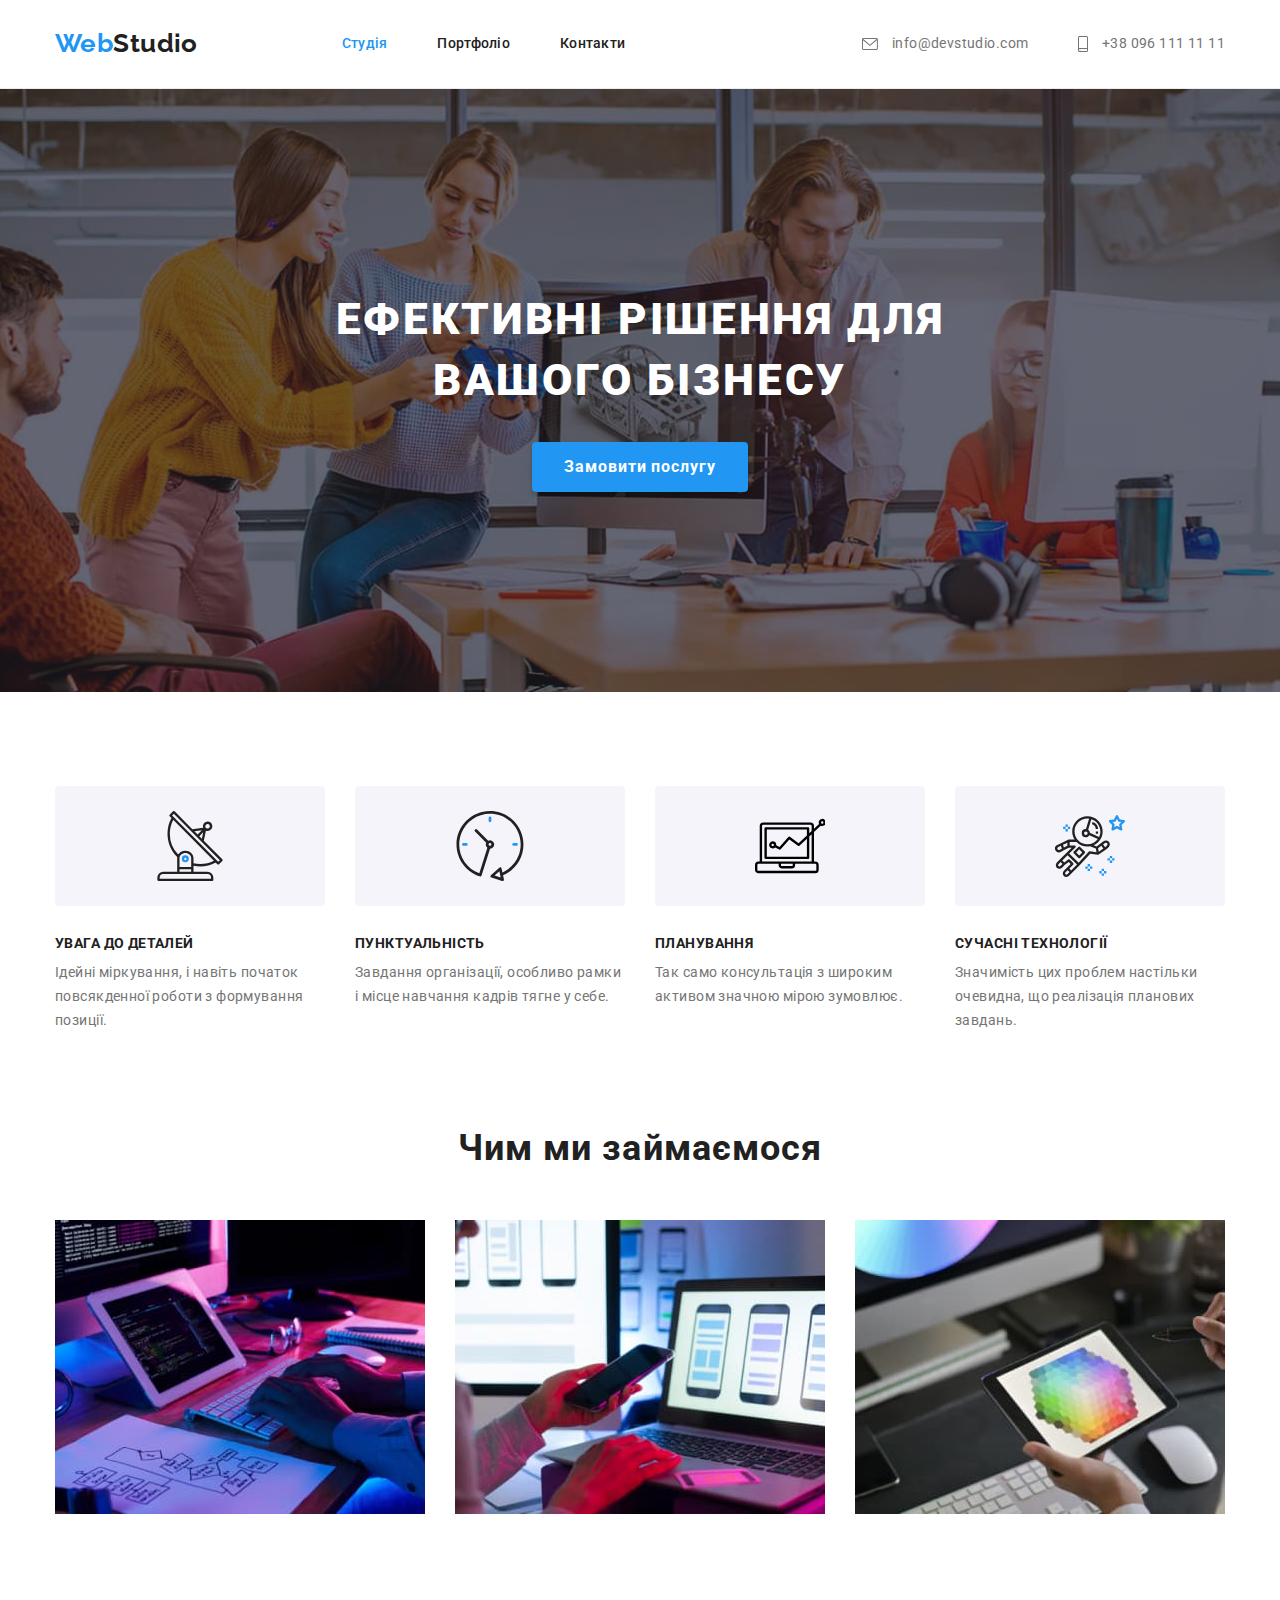
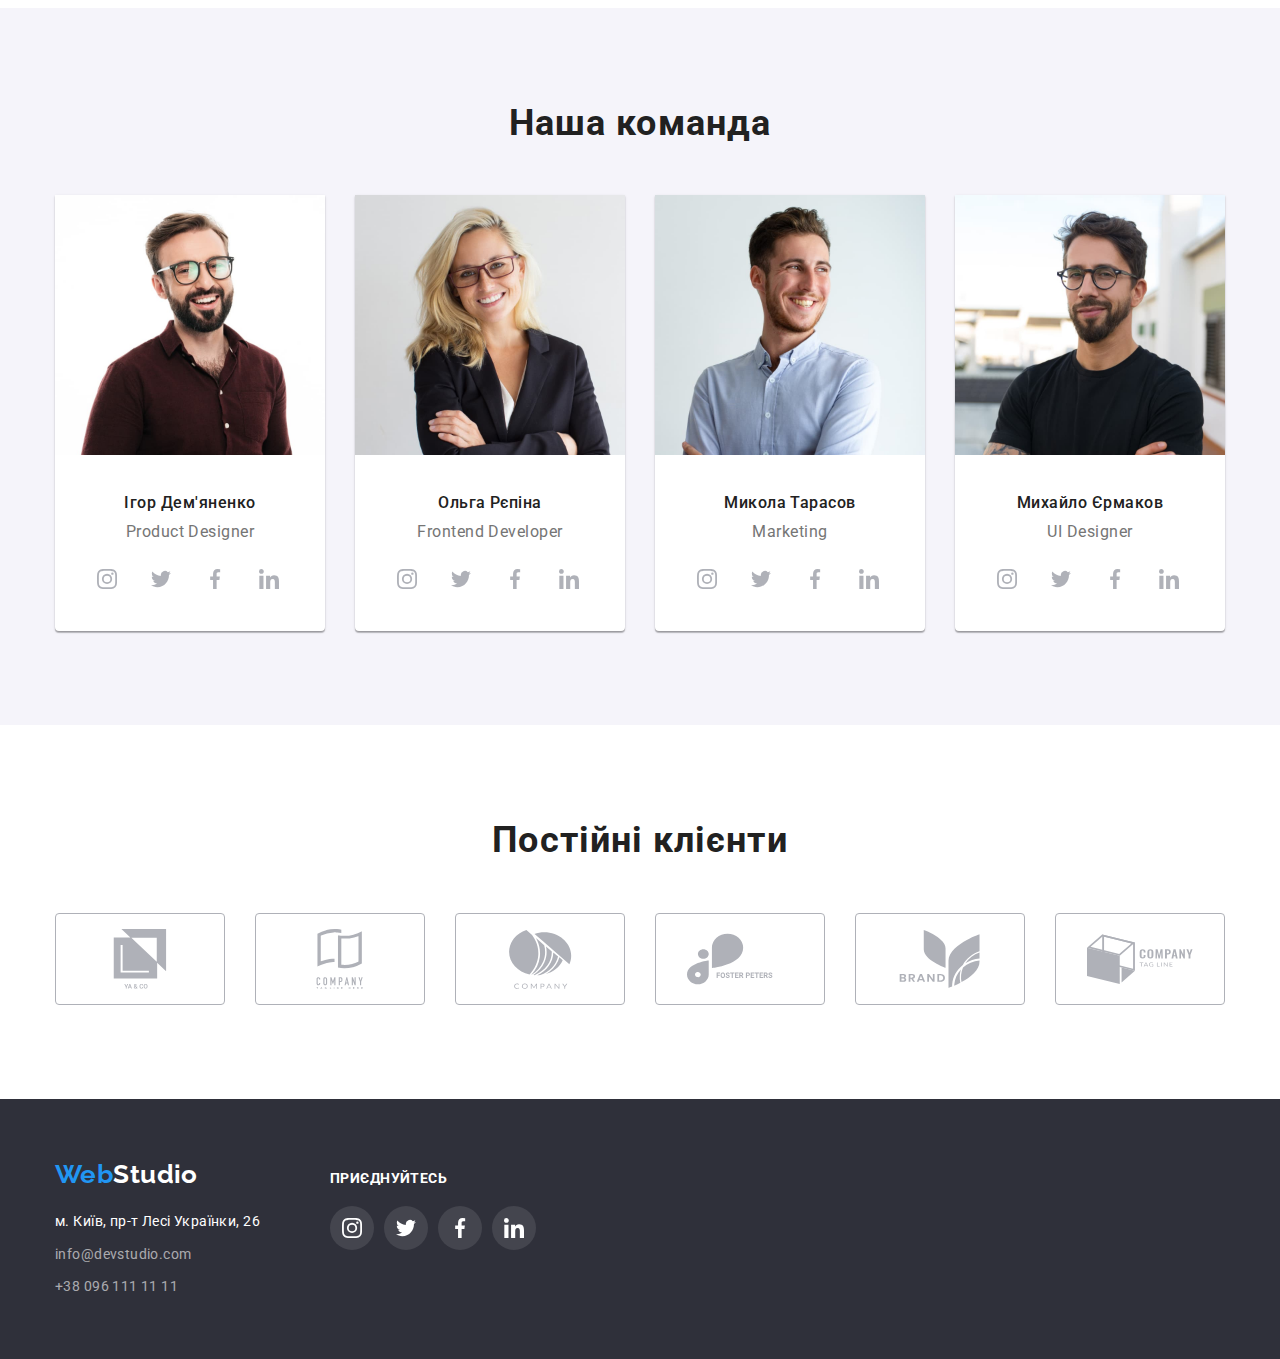
==== index.html @ 9dda2084 "start_hw_05" ====
<!DOCTYPE html>
<html lang="uk">
  <head>
    <meta charset="UTF-8" />
    <meta http-equiv="X-UA-Compatible" content="IE=edge" />
    <meta name="viewport" content="width=device-width, initial-scale=1.0" />
    <title>Студія</title>
    <link rel="preconnect" href="https://fonts.googleapis.com" />
    <link rel="preconnect" href="https://fonts.gstatic.com" crossorigin />
    <link
      href="https://fonts.googleapis.com/css2?family=Raleway:wght@700&family=Roboto:wght@400;500;700;900&display=swap"
      rel="stylesheet"
    />
    <link
      rel="stylesheet"
      href="https://cdnjs.cloudflare.com/ajax/libs/modern-normalize/1.1.0/modern-normalize.min.css"
    />
    <link rel="stylesheet" href="./css/styles.css" />
  </head>
  <body>
    <header>
      <div class="container header">
        <nav class="site-nav">
          <ul class="list">
            <li>
              <a href="./index.html" class="logo"
                ><span class="logo-element">Web</span>Studio</a
              >
            </li>
            <li>
              <a href="./index.html" class="primary link">Студія</a>
            </li>
            <li>
              <a href="./portfolio.html" class="link">Портфоліо</a>
            </li>
            <li>
              <a href="" class="link">Контакти</a>
            </li>
          </ul>
        </nav>
        <ul class="list">
          <li>
            <a href="mailto:info@devstudio.com" class="contact">
              <svg class="contact-icon" width="16" height="12">
                <use href="./images/icons.svg#icon-envelope"></use>
              </svg>
              info@devstudio.com</a
            >
          </li>
          <li>
            <a href="tel:+380961111111" class="contact">
              <svg class="contact-icon" width="10" height="16">
                <use href="./images/icons.svg#icon-smartphone"></use>
              </svg>
              +38 096 111 11 11</a
            >
          </li>
        </ul>
      </div>
    </header>

    <main>
      <!--Hero-->
      <section class="hero">
        <h1 class="hero-title">Ефективні рішення для вашого бізнесу</h1>
        <button type="button" class="hero-button">Замовити послугу</button>
      </section>

      <!--Особливості-->
      <section class="features section">
        <div class="container">
          <h2 class="visually-hidden">Особливості</h2>
          <ul class="list">
            <li class="features-item">
              <div class="features-icon">
                <svg width="70" height="70">
                  <use href="./images/icons.svg#icon-antenna"></use>
                </svg>
              </div>
              <h3 class="features-title">УВАГА ДО ДЕТАЛЕЙ</h3>
              <p>
                Ідейні міркування, і навіть початок повсякденної роботи з
                формування позиції.
              </p>
            </li>
            <li class="features-item">
              <div class="features-icon">
                <svg width="70" height="70">
                  <use href="./images/icons.svg#icon-clock"></use>
                </svg>
              </div>
              <h3 class="features-title">ПУНКТУАЛЬНІСТЬ</h3>
              <p>
                Завдання організації, особливо рамки і місце навчання кадрів
                тягне у себе.
              </p>
            </li>
            <li class="features-item">
              <div class="features-icon">
                <svg width="70" height="70">
                  <use href="./images/icons.svg#icon-vector"></use>
                </svg>
              </div>
              <h3 class="features-title">ПЛАНУВАННЯ</h3>
              <p>
                Так само консультація з широким активом значною мірою зумовлює.
              </p>
            </li>
            <li class="features-item">
              <div class="features-icon">
                <svg width="70" height="70">
                  <use href="./images/icons.svg#icon-astronaut"></use>
                </svg>
              </div>
              <h3 class="features-title">СУЧАСНІ ТЕХНОЛОГІЇ</h3>
              <p>
                Значимість цих проблем настільки очевидна, що реалізація
                планових завдань.
              </p>
            </li>
          </ul>
        </div>
      </section>

      <!--Чим ми займаємося-->
      <section class="works section">
        <div class="container">
          <h2 class="works-title">Чим ми займаємося</h2>
          <ul class="list">
            <li class="works-item">
              <img src="./images/box1.jpg" alt="Планування" width="370" />
            </li>
            <li class="works-item">
              <img src="./images/box2.jpg" alt="Розробка" width="370" />
            </li>
            <li class="works-item">
              <img src="./images/box3.jpg" alt="Дизайн" width="370" />
            </li>
          </ul>
        </div>
      </section>

      <!-- Наша команда-->
      <section class="team section">
        <div class="container">
          <h2 class="team-title">Наша команда</h2>
          <ul class="list">
            <li class="team-body">
              <img
                class="team-img"
                src="./images/demynenko.jpg"
                alt="фото Ігор Дем'яненко"
                width="270"
              />
              <div class="team-content">
                <h3 class="team-item">Ігор Дем'яненко</h3>
                <p lang="en" class="team-spec">Product Designer</p>
                <div class="social">
                  <ul class="social-links">
                    <li class="social-list">
                      <a class="social-item" href="https://www.instagram.com/"
                        ><svg class="social-icon" width="20" height="20">
                          <use
                            href="./images/icons.svg#icon-instagram"
                          ></use></svg
                      ></a>
                    </li>
                    <li class="social-list">
                      <a class="social-item" href="https://twitter.com/"
                        ><svg class="social-icon" width="20" height="20">
                          <use
                            href="./images/icons.svg#icon-twitter"
                          ></use></svg
                      ></a>
                    </li>
                    <li class="social-list">
                      <a class="social-item" href="https://www.facebook.com/"
                        ><svg class="social-icon" width="20" height="20">
                          <use
                            href="./images/icons.svg#icon-facebook"
                          ></use></svg
                      ></a>
                    </li>
                    <li class="social-list">
                      <a class="social-item" href="https://www.linkedin.com/"
                        ><svg class="social-icon" width="20" height="20">
                          <use
                            href="./images/icons.svg#icon-linkedin"
                          ></use></svg
                      ></a>
                    </li>
                  </ul>
                </div>
              </div>
            </li>
            <li class="team-body">
              <img
                class="team-img"
                src="./images/repina.jpg"
                alt="фото Ольга Рєпіна"
                width="270"
              />
              <div class="team-content">
                <h3 class="team-item">Ольга Рєпіна</h3>
                <p lang="en" class="team-spec">Frontend Developer</p>
                <div class="social">
                  <ul class="social-links">
                    <li class="social-list">
                      <a class="social-item" href="https://www.instagram.com/"
                        ><svg class="social-icon" width="20" height="20">
                          <use
                            href="./images/icons.svg#icon-instagram"
                          ></use></svg
                      ></a>
                    </li>
                    <li class="social-list">
                      <a class="social-item" href="https://twitter.com/"
                        ><svg class="social-icon" width="20" height="20">
                          <use
                            href="./images/icons.svg#icon-twitter"
                          ></use></svg
                      ></a>
                    </li>
                    <li class="social-list">
                      <a class="social-item" href="https://www.facebook.com/"
                        ><svg class="social-icon" width="20" height="20">
                          <use
                            href="./images/icons.svg#icon-facebook"
                          ></use></svg
                      ></a>
                    </li>
                    <li class="social-list">
                      <a class="social-item" href="https://www.linkedin.com/"
                        ><svg class="social-icon" width="20" height="20">
                          <use
                            href="./images/icons.svg#icon-linkedin"
                          ></use></svg
                      ></a>
                    </li>
                  </ul>
                </div>
              </div>
            </li>
            <li class="team-body">
              <img
                class="team-img"
                src="./images/tarasov.jpg"
                alt="фото Микола Тарасов"
                width="270"
              />
              <div class="team-content">
                <h3 class="team-item">Микола Тарасов</h3>
                <p lang="en" class="team-spec">Marketing</p>
                <div class="social">
                  <ul class="social-links">
                    <li class="social-list">
                      <a class="social-item" href="https://www.instagram.com/"
                        ><svg class="social-icon" width="20" height="20">
                          <use
                            href="./images/icons.svg#icon-instagram"
                          ></use></svg
                      ></a>
                    </li>
                    <li class="social-list">
                      <a class="social-item" href="https://twitter.com/"
                        ><svg class="social-icon" width="20" height="20">
                          <use
                            href="./images/icons.svg#icon-twitter"
                          ></use></svg
                      ></a>
                    </li>
                    <li class="social-list">
                      <a class="social-item" href="https://www.facebook.com/"
                        ><svg class="social-icon" width="20" height="20">
                          <use
                            href="./images/icons.svg#icon-facebook"
                          ></use></svg
                      ></a>
                    </li>
                    <li class="social-list">
                      <a class="social-item" href="https://www.linkedin.com/"
                        ><svg class="social-icon" width="20" height="20">
                          <use
                            href="./images/icons.svg#icon-linkedin"
                          ></use></svg
                      ></a>
                    </li>
                  </ul>
                </div>
              </div>
            </li>
            <li class="team-body">
              <img
                class="team-img"
                src="./images/ermakov.jpg"
                alt="фото Михайло Єрмаков"
                width="270"
              />
              <div class="team-content">
                <h3 class="team-item">Михайло Єрмаков</h3>
                <p lang="en" class="team-spec">UI Designer</p>
                <div class="social">
                  <ul class="social-links">
                    <li class="social-list">
                      <a class="social-item" href="https://www.instagram.com/"
                        ><svg class="social-icon" width="20" height="20">
                          <use
                            href="./images/icons.svg#icon-instagram"
                          ></use></svg
                      ></a>
                    </li>
                    <li class="social-list">
                      <a class="social-item" href="https://twitter.com/"
                        ><svg class="social-icon" width="20" height="20">
                          <use
                            href="./images/icons.svg#icon-twitter"
                          ></use></svg
                      ></a>
                    </li>
                    <li class="social-list">
                      <a class="social-item" href="https://www.facebook.com/"
                        ><svg class="social-icon" width="20" height="20">
                          <use
                            href="./images/icons.svg#icon-facebook"
                          ></use></svg
                      ></a>
                    </li>
                    <li class="social-list">
                      <a class="social-item" href="https://www.linkedin.com/"
                        ><svg class="social-icon" width="20" height="20">
                          <use
                            href="./images/icons.svg#icon-linkedin"
                          ></use></svg
                      ></a>
                    </li>
                  </ul>
                </div>
              </div>
            </li>
          </ul>
        </div>
      </section>

      <section class="clients section">
        <div class="container">
          <h2 class="clients-title">Постійні клієнти</h2>
          <ul class="clients-links">
            <li class="clients-list">
              <a class="clients-item" href="">
                <svg class="clients-icon" width="106" height="60">
                  <use href="./images/icons.svg#icon-ya-co"></use>
                </svg>
              </a>
            </li>
            <li class="clients-list">
              <a class="clients-item" href="">
                <svg class="clients-icon" width="106" height="60">
                  <use href="./images/icons.svg#icon-company-tag"></use>
                </svg>
              </a>
            </li>
            <li class="clients-list">
              <a class="clients-item" href="">
                <svg class="clients-icon" width="106" height="60">
                  <use href="./images/icons.svg#icon-company"></use>
                </svg>
              </a>
            </li>
            <li class="clients-list">
              <a class="clients-item" href="">
                <svg class="clients-icon" width="106" height="60">
                  <use href="./images/icons.svg#icon-foster-peters"></use>
                </svg>
              </a>
            </li>
            <li class="clients-list">
              <a class="clients-item" href="">
                <svg class="clients-icon" width="106" height="60">
                  <use href="./images/icons.svg#icon-brand"></use>
                </svg>
              </a>
            </li>
            <li class="clients-list">
              <a class="clients-item" href="">
                <svg class="clients-icon" width="106" height="60">
                  <use href="./images/icons.svg#icon-tag-line"></use>
                </svg>
              </a>
            </li>
          </ul>
        </div>
      </section>
    </main>

    <footer class="footer">
      <div class="container">
        <div class="thubr-addres">
          <a href="./index.html" class="logo"
            ><span class="logo-element">Web</span>Studio</a
          >
          <address class="address">
            <ul class="list">
              <li class="address-item">м. Київ, пр-т Лесі Українки, 26</li>
              <li class="address-item">
                <a href="mailto:info@devstudio.com" class="contact"
                  >info@devstudio.com</a
                >
              </li>
              <li class="address-item">
                <a href="tel:+380961111111" class="contact"
                  >+38 096 111 11 11</a
                >
              </li>
            </ul>
          </address>
        </div>
        <div class="join-up">
          <h3 class="join-title">приєднуйтесь</h3>
          <div class="social">
            <ul class="social-links">
              <li class="social-list">
                <a class="social-item" href="https://www.instagram.com/"
                  ><svg class="social-icon" width="20" height="20">
                    <use href="./images/icons.svg#icon-instagram"></use></svg
                ></a>
              </li>
              <li class="social-list">
                <a class="social-item" href="https://twitter.com/"
                  ><svg class="social-icon" width="20" height="20">
                    <use href="./images/icons.svg#icon-twitter"></use></svg
                ></a>
              </li>
              <li class="social-list">
                <a class="social-item" href="https://www.facebook.com/"
                  ><svg class="social-icon" width="20" height="20">
                    <use href="./images/icons.svg#icon-facebook"></use></svg
                ></a>
              </li>
              <li class="social-list">
                <a class="social-item" href="https://www.linkedin.com/"
                  ><svg class="social-icon" width="20" height="20">
                    <use href="./images/icons.svg#icon-linkedin"></use></svg
                ></a>
              </li>
            </ul>
          </div>
        </div>
      </div>
    </footer>
  </body>
</html>
---- css/styles.css ----
:root {
  --primary-text-color: #757575;
  --title-text-color: #212121;
  --primary-accent-color: #2196f3;
  --secondary-accent-color: #ffffff;
  --buttons-color: #f5f4fa;
}

body {
  background-color: #ffffff;
  color: var(--primary-text-color);
  font-family: Roboto, sans-serif;
  font-size: 14px;
  line-height: 1.7;
  letter-spacing: 0.03em;
}

.link {
  text-decoration: none;
}

.visually-hidden {
  position: absolute;
  white-space: nowrap;
  width: 1px;
  height: 1px;
  overflow: hidden;
  border: 0;
  padding: 0;
  clip: rect(0 0 0 0);
  clip-path: inset(50%);
  margin: -1px;
}

h1,
h2,
h3,
p,
ul {
  margin-top: 0;
  margin-bottom: 0;
}

ul {
  padding: 0;
  list-style: none;
}

.container {
  margin-left: auto;
  margin-right: auto;
  width: 1200px;
  padding-left: 15px;
  padding-right: 15px;
  /* outline: 2px solid tomato; */
}

.section {
  padding-top: 94px;
  padding-bottom: 94px;
}

/* Логотип */

.logo {
  color: var(--title-text-color);
  font-family: "Raleway", sans-serif;
  font-weight: 700;
  font-size: 26px;
  line-height: 1.2;
  text-decoration: none;
}

.logo-element {
  color: var(--primary-accent-color);
}

/* Навігація */

.container.header {
  display: flex;
  justify-content: space-between;
  align-items: center;
}

header {
  border-bottom: 1px solid #ececec;
}

.container.header .list {
  display: flex;
  align-items: center;
}

.container.header .link,
.container.header .contact {
  display: inline-block;
  padding-top: 32px;
  padding-bottom: 32px;
}

.logo {
  margin-right: 94px;
}

.container.header li:not(:last-child) {
  margin-right: 50px;
}

.site-nav .link {
  color: var(--title-text-color);
  font-weight: 500;
  font-size: 14px;
  line-height: 1.1;
  letter-spacing: 0.02em;
}

.site-nav .primary.link {
  color: var(--primary-accent-color);
}

.site-nav .primary.link:hover,
.site-nav .primary.link:focus {
  color: var(--title-text-color);
}

.site-nav .link:hover,
.site-nav .link:focus {
  color: var(--primary-accent-color);
}

.contact {
  list-style: none;
  color: var(--primary-text-color);
  text-decoration: none;
}

.contact-icon {
  fill: currentColor;

  margin-right: 10px;
  cursor: pointer;
  vertical-align: middle;
}

.contact:hover,
.contact:focus {
  color: var(--primary-accent-color);
  fill: var(--primary-accent-color);
}

.contact:hover .contact-icon,
.contact:focus .contact-icon {
  color: var(--primary-accent-color);
}

/* Hero */

.hero {
  background-color: #c4c4c4;
  text-align: center;

  padding: 200px 0;
  margin-left: auto;
  margin-right: auto;

  max-width: 1600px;

  background-image: linear-gradient(
      to right,
      rgba(47, 48, 58, 0.4),
      rgba(47, 48, 58, 0.4)
    ),
    url(../images/Overlay.jpg);
  background-position: center;
  background-repeat: no-repeat;
  background-size: cover;
}

.button {
  font-family: inherit;
  cursor: pointer;
}

.hero-button {
  color: var(--secondary-accent-color);
  background-color: var(--primary-accent-color);
  border: none;

  font-weight: 700;
  font-size: 16px;
  line-height: 1.88;
  align-items: center;
  text-align: center;
  letter-spacing: 0.06em;

  padding: 10px 32px;
  box-shadow: 0px 4px 4px rgba(0, 0, 0, 0.15);
  border-radius: 4px;
  min-width: 216px;
}

.hero-button:hover,
.hero-button:focus {
  background: #188ce8;
}

.hero-title {
  color: var(--secondary-accent-color);
  font-weight: 900;
  font-size: 44px;
  line-height: 1.4;
  letter-spacing: 0.06em;
  text-transform: uppercase;

  max-width: 696px;
  margin-left: auto;
  margin-right: auto;
  margin-bottom: 30px;
}

/* Особливості */

.features-title {
  color: var(--title-text-color);
  font-weight: 700;
  font-size: 14px;
  line-height: 1.1;
  letter-spacing: 0.03em;
  text-transform: uppercase;

  margin-bottom: 10px;
}

.features .list {
  display: flex;
}

.features-item {
  display: inline-block;
  width: calc(100% -90px / 4);
  /* outline: 2px solid tomato; */
}

.features-item:not(:last-child) {
  margin-right: 30px;
}

.features-icon {
  width: 270px;
  height: 120px;
  margin-bottom: 30px;
  border-radius: 4px;
  background-color: var(--buttons-color);

  display: flex;
  justify-content: center;
  align-items: center;
}
/* Чим ми займаємося */

.works.section {
  padding-top: 0px;
}

.works-title {
  color: var(--title-text-color);
  font-weight: 700;
  font-size: 36px;
  line-height: 1.2;
  text-align: center;
  letter-spacing: 0.03em;

  margin-bottom: 50px;
}

.works .list {
  display: flex;
}

.works-item {
  width: calc(100% -60px / 3);
  /* outline: 2px solid tomato; */
}

.works img {
  max-width: 100%;
  display: block;
}

.works-item:not(:last-child) {
  margin-right: 30px;
}

/* Наша команда */

.team.section {
  background-color: var(--buttons-color);
}

.team-title,
.clients-title {
  color: var(--title-text-color);
  font-weight: 700;
  font-size: 36px;
  line-height: 1.2;
  text-align: center;
  letter-spacing: 0.03em;

  margin-bottom: 50px;
}

.team-item {
  color: var(--title-text-color);
  font-weight: 500;
  font-size: 16px;
  line-height: 1.2;
  text-align: center;
  letter-spacing: 0.03em;

  margin-bottom: 10px;
}

.team-spec {
  font-size: 16px;
  line-height: 1.2;
  text-align: center;
  letter-spacing: 0.03em;

  margin-bottom: 16px;
}

.team-body {
  display: block;
  background-color: var(--secondary-accent-color);
  box-shadow: 0px 1px 3px rgba(0, 0, 0, 0.12), 0px 1px 1px rgba(0, 0, 0, 0.14),
    0px 2px 1px rgba(0, 0, 0, 0.2);
  border-radius: 0px 0px 4px 4px;
}

.team .list {
  display: flex;
}

.team-body {
  width: calc(100% -90px / 4);
  /* outline: 2px solid tomato; */
}

.team-body:not(:last-child) {
  margin-right: 30px;
}

.team-content {
  padding: 30px 30px 30px;
}

.social-links {
  display: flex;
}

.social-list {
  width: 44px;
  height: 44px;

  margin-right: 10px;
}

.social-item {
  width: 100%;
  height: 100%;
  fill: #afb1b8;

  display: flex;
  justify-content: center;
  align-items: center;

  cursor: pointer;
}

.social-list {
  margin-right: 10px;
}

.social-list:last-child {
  margin-right: 0px;
}

.social-item:hover,
.social-item:focus {
  background-color: var(--primary-accent-color);
  border-radius: 50%;
}

.social-item:hover .social-icon,
.social-item:focus .social-icon {
  fill: var(--secondary-accent-color);
}

/* Наші Клієнти */

.clients-links {
  display: flex;

  /* margin-left: auto;
  margin-right: auto; */
}

.clients-list {
  border: 1px solid #afb1b8;
  border-radius: 4px;

  width: 170px;
  height: 92px;
  margin-right: 30px;

  display: flex;
  justify-content: center;
  align-items: center;
}

.clients-item {
  width: 106px;
  height: 60px;
  fill: #afb1b8;

  cursor: pointer;
}

.clients-list:last-child {
  margin-right: 0px;
}

.clients-list:hover,
.clients-list:focus {
  border: 1px solid var(--primary-accent-color);
}

.clients-list:hover .clients-item,
.clients-list:focus .clients-item {
  fill: var(--primary-accent-color);
}

/* Футер */

.footer {
  background-color: #2f303a;
  color: var(--secondary-accent-color);

  padding-top: 60px;
  padding-bottom: 60px;
}

.footer .container {
  display: flex;
  align-items: baseline;
}

.thubr-addres {
  margin-right: 70px;
}

.join-title {
  font-weight: 700;
  font-size: 14px;
  line-height: 16px;
  letter-spacing: 0.03em;
  text-transform: uppercase;

  color: #ffffff;
  margin-bottom: 20px;
}

.join-up .social-item {
  fill: var(--secondary-accent-color);
  background-color: rgba(255, 255, 255, 0.1);
  border-radius: 50%;
}

.social-item:hover,
.social-item:focus {
  background-color: var(--primary-accent-color);
  border-radius: 50%;
}

.social-item:hover .social-icon,
.social-item:focus .social-icon {
  fill: var(--secondary-accent-color);
}

.footer .logo {
  color: var(--secondary-accent-color);

  display: inline-block;
  margin-bottom: 20px;
  margin-right: 0;
}

.footer .contact {
  color: rgba(255, 255, 255, 0.6);
  font-size: 14px;
  line-height: 1.7;
  letter-spacing: 0.03em;
}

.footer .contact:hover,
.footer .contact:focus {
  color: var(--primary-accent-color);
}
.address {
  font-style: normal;
}

.address-item .contact {
  display: block;
}
.address-item:not(:last-child) {
  margin-bottom: 9px;
}

/* portfolio */

.examples .list {
  display: flex;
  justify-content: center;
  flex-wrap: wrap;
}

.project-btn .button {
  color: var(--title-text-color);
  background-color: var(--buttons-color);
  font-weight: 500;
  font-size: 16px;
  line-height: 1.6;
  letter-spacing: 0.03em;
  border: none;
  border-radius: 4px;

  min-width: 73px;
  padding: 6px 22px;
}

.examples .project-btn:not(:last-child) {
  margin-right: 8px;
}

.examples.section .list {
  margin-bottom: 50px;
}

.examples .button:hover,
.examples .button:focus {
  color: var(--secondary-accent-color);
  background-color: var(--primary-accent-color);
  box-shadow: 0px 3px 1px rgba(0, 0, 0, 0.1), 0px 1px 2px rgba(0, 0, 0, 0.08),
    0px 2px 2px rgba(0, 0, 0, 0.12);
}

.examples-titles {
  color: var(--title-text-color);
  font-weight: 700;
  font-size: 18px;
  line-height: 2;
  letter-spacing: 0.06em;

  margin-bottom: 4px;
}

.examples .text {
  color: var(--primary-text-color);
  font-size: 16px;
  line-height: 1.9;
  letter-spacing: 0.03em;
}

.list-examples {
  display: flex;
  flex-wrap: wrap;
  margin: -15px;
}

.project-item {
  width: calc(100%-30 / 3);
  margin: 15px;
}

.project-item:hover,
.project-item:focus {
  box-shadow: 0px 1px 1px rgba(0, 0, 0, 0.12), 0px 4px 4px rgba(0, 0, 0, 0.06),
    1px 4px 6px rgba(0, 0, 0, 0.16);
}

.title-text {
  padding: 20px 24px;
  border: 1px solid #eeeeee;
  border-top: 1px solid transparent;
}

.project-item img {
  display: block;
}
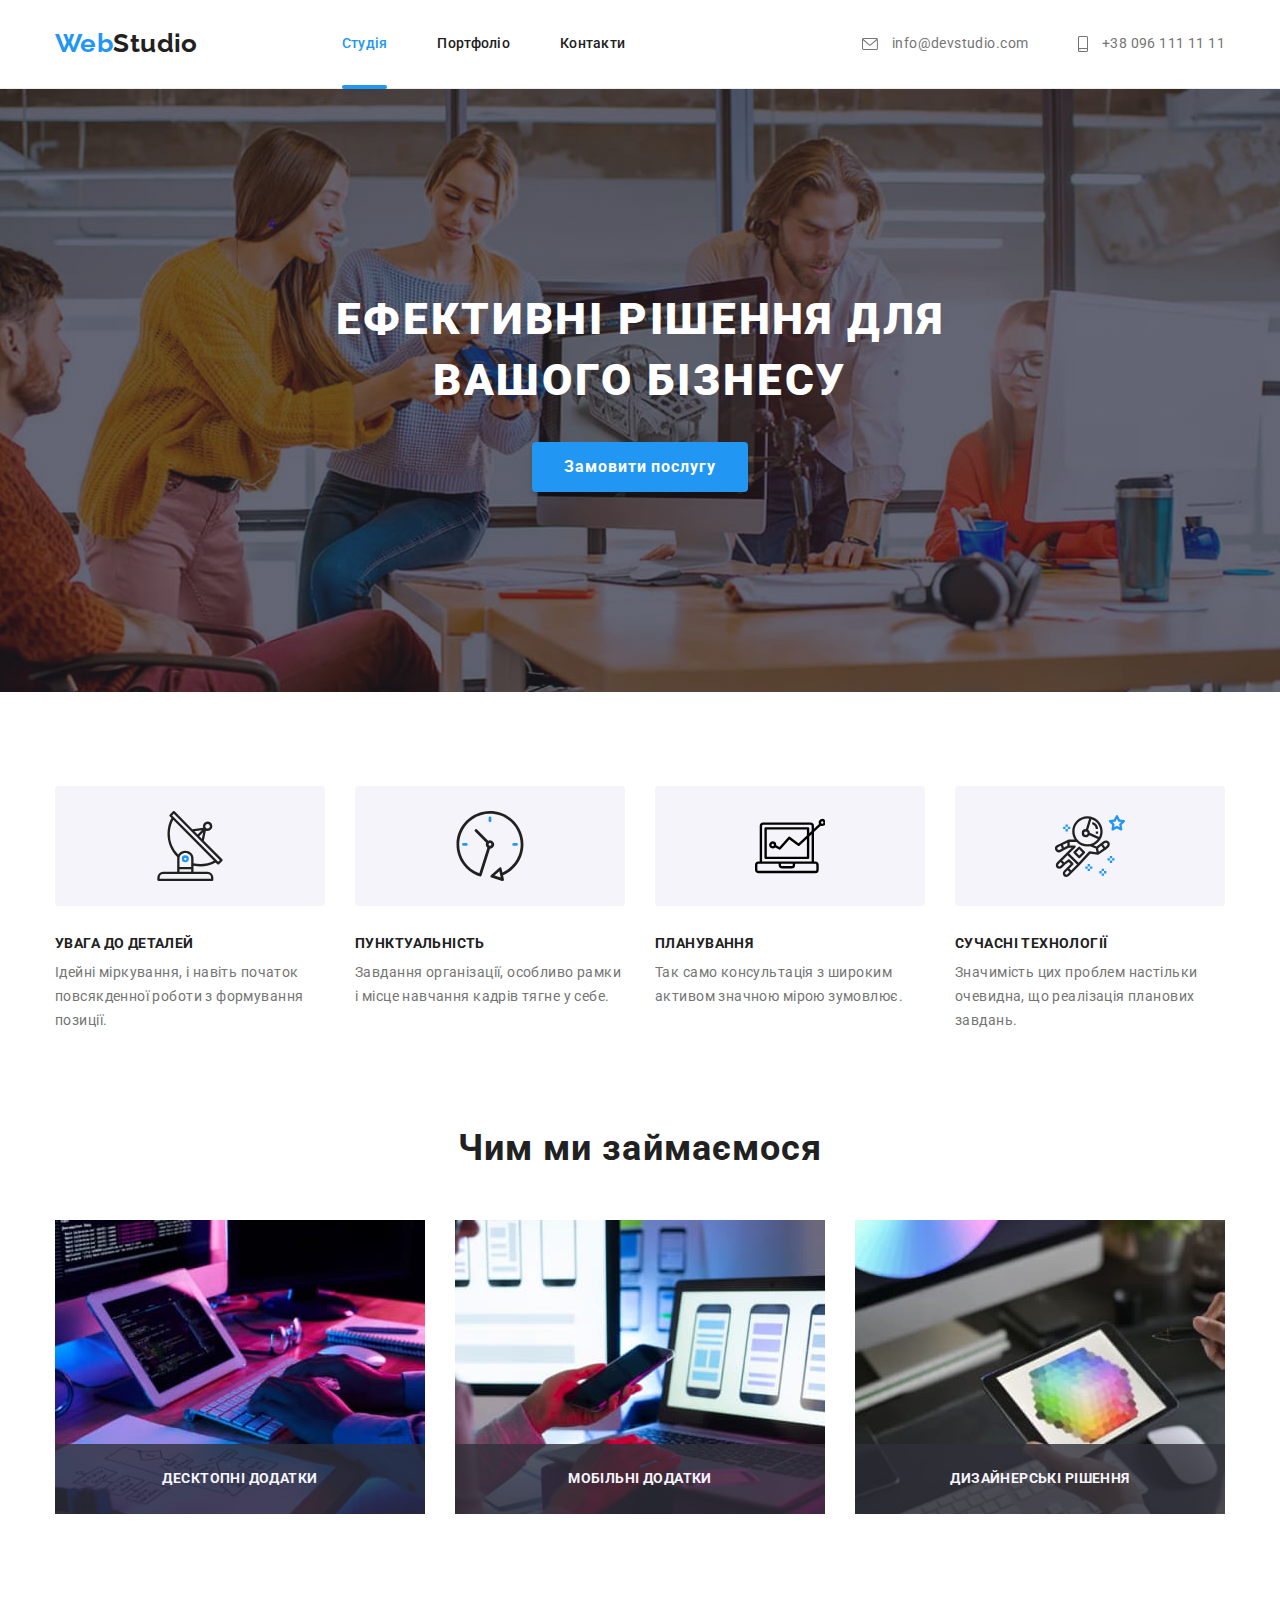
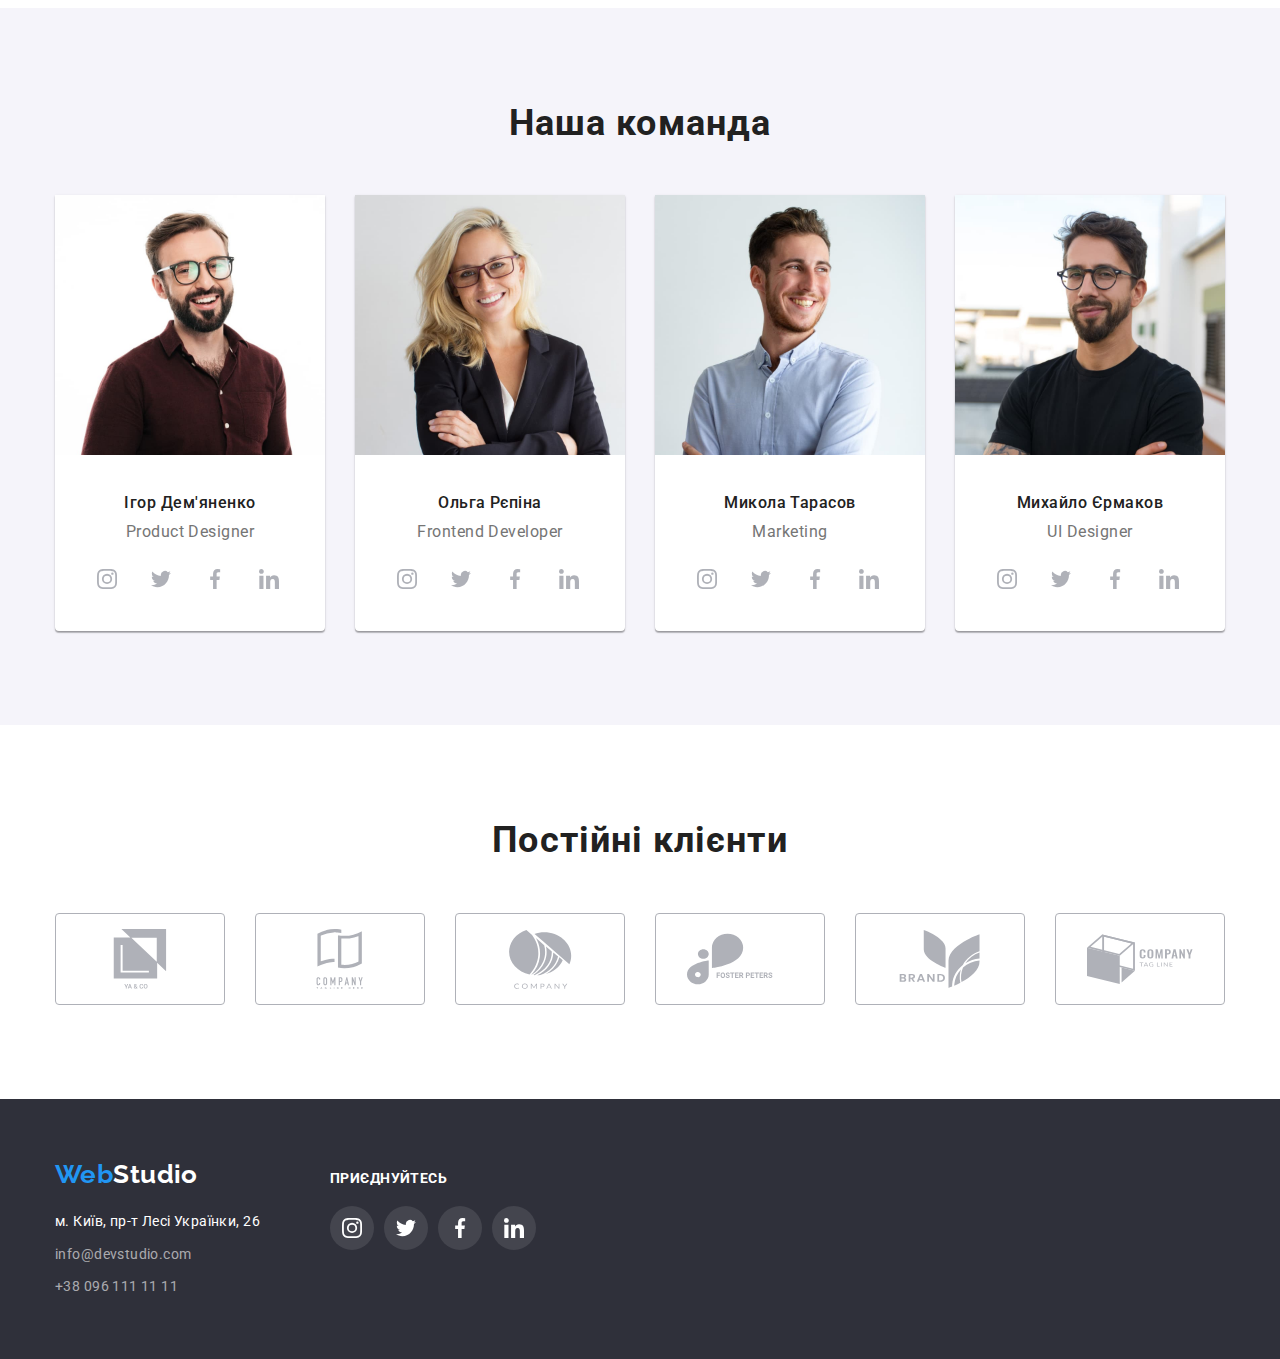
==== commit 68eae076: "add modal and animation" ====
--- a/index.html
+++ b/index.html
@@ -63,7 +63,9 @@
       <!--Hero-->
       <section class="hero">
         <h1 class="hero-title">Ефективні рішення для вашого бізнесу</h1>
-        <button type="button" class="hero-button">Замовити послугу</button>
+        <button type="button" class="hero-button" data-modal-open>
+          Замовити послугу
+        </button>
       </section>
 
       <!--Особливості-->
@@ -128,13 +130,28 @@
           <h2 class="works-title">Чим ми займаємося</h2>
           <ul class="list">
             <li class="works-item">
-              <img src="./images/box1.jpg" alt="Планування" width="370" />
+              <div class="work-img">
+                <img src="./images/box1.jpg" alt="Планування" width="370" />
+                <div class="work-overlay">
+                  <p class="work-text">Десктопні додатки</p>
+                </div>
+              </div>
             </li>
             <li class="works-item">
-              <img src="./images/box2.jpg" alt="Розробка" width="370" />
+              <div class="work-img">
+                <img src="./images/box2.jpg" alt="Розробка" width="370" />
+                <div class="work-overlay">
+                  <p class="work-text">Мобільні додатки</p>
+                </div>
+              </div>
             </li>
             <li class="works-item">
-              <img src="./images/box3.jpg" alt="Дизайн" width="370" />
+              <div class="work-img">
+                <img src="./images/box3.jpg" alt="Дизайн" width="370" />
+                <div class="work-overlay">
+                  <p class="work-text">Дизайнерські рішення</p>
+                </div>
+              </div>
             </li>
           </ul>
         </div>
@@ -447,5 +464,17 @@
         </div>
       </div>
     </footer>
+
+    <div class="backdrop is-hidden" data-modal>
+      <div class="modal">
+        <button type="button" data-modal-close class="modal-btn">
+          <svg width="18" height="18" class="modal-icon">
+            <use href="./images/icons.svg#icon-close"></use>
+          </svg>
+        </button>
+      </div>
+    </div>
+
+    <script src="./js/modal.js"></script>
   </body>
 </html>
--- a/css/styles.css
+++ b/css/styles.css
@@ -13,6 +13,8 @@
   font-size: 14px;
   line-height: 1.7;
   letter-spacing: 0.03em;
+
+  /* padding-top: 80px; */
 }
 
 .link {
@@ -60,6 +62,15 @@
   padding-bottom: 94px;
 }
 
+/* header {
+  background-color: #ffffff;
+  position: fixed;
+  top: 0;
+  z-index: 100;
+  width: 100%;
+  min-height: 80px;
+} */
+
 /* Логотип */
 
 .logo {
@@ -113,10 +124,32 @@
   font-size: 14px;
   line-height: 1.1;
   letter-spacing: 0.02em;
+
+  transition: color 250ms cubic-bezier(0.4, 0, 0.2, 1);
 }
 
 .site-nav .primary.link {
+  position: relative;
+
   color: var(--primary-accent-color);
+
+  transition: color 250ms cubic-bezier(0.4, 0, 0.2, 1);
+}
+
+.primary.link::after {
+  content: "";
+
+  position: absolute;
+  bottom: 0;
+  left: 0;
+  transform: translate(0, 125%);
+
+  display: block;
+  width: 100%;
+  height: 4px;
+
+  background-color: var(--primary-accent-color);
+  border-radius: 2px;
 }
 
 .site-nav .primary.link:hover,
@@ -133,14 +166,21 @@
   list-style: none;
   color: var(--primary-text-color);
   text-decoration: none;
+
+  display: flex;
+  justify-content: center;
+  align-items: center;
+
+  transition: color 250ms cubic-bezier(0.4, 0, 0.2, 1);
 }
 
 .contact-icon {
   fill: currentColor;
+  vertical-align: middle;
 
   margin-right: 10px;
   cursor: pointer;
-  vertical-align: middle;
+  transition: fill 250ms cubic-bezier(0.4, 0, 0.2, 1);
 }
 
 .contact:hover,
@@ -151,7 +191,7 @@
 
 .contact:hover .contact-icon,
 .contact:focus .contact-icon {
-  color: var(--primary-accent-color);
+  fill: var(--primary-accent-color);
 }
 
 /* Hero */
@@ -198,11 +238,13 @@
   box-shadow: 0px 4px 4px rgba(0, 0, 0, 0.15);
   border-radius: 4px;
   min-width: 216px;
+
+  transition: background-color 250ms cubic-bezier(0.4, 0, 0.2, 1);
 }
 
 .hero-button:hover,
 .hero-button:focus {
-  background: #188ce8;
+  background-color: #188ce8;
 }
 
 .hero-title {
@@ -292,6 +334,34 @@
   margin-right: 30px;
 }
 
+.work-img {
+  position: relative;
+}
+
+.work-text {
+  font-weight: 700;
+  line-height: 1.14;
+  text-align: center;
+  text-transform: uppercase;
+  color: var(--buttons-color);
+
+  padding-top: 27px;
+  padding-bottom: 27px;
+}
+
+.work-overlay {
+  position: absolute;
+  bottom: 0;
+  left: 0;
+
+  width: 100%;
+  display: flex;
+  justify-content: center;
+  align-items: center;
+
+  background-color: rgba(47, 48, 58, 0.8);
+}
+
 /* Наша команда */
 
 .team.section {
@@ -370,12 +440,15 @@
   width: 100%;
   height: 100%;
   fill: #afb1b8;
+  border-radius: 50%;
 
   display: flex;
   justify-content: center;
   align-items: center;
 
   cursor: pointer;
+
+  transition: background-color 250ms cubic-bezier(0.4, 0, 0.2, 1);
 }
 
 .social-list {
@@ -392,6 +465,10 @@
   border-radius: 50%;
 }
 
+.social-icon {
+  transition: fill 250ms cubic-bezier(0.4, 0, 0.2, 1);
+}
+
 .social-item:hover .social-icon,
 .social-item:focus .social-icon {
   fill: var(--secondary-accent-color);
@@ -417,6 +494,8 @@
   display: flex;
   justify-content: center;
   align-items: center;
+
+  transition: border 250ms cubic-bezier(0.4, 0, 0.2, 1);
 }
 
 .clients-item {
@@ -436,6 +515,10 @@
   border: 1px solid var(--primary-accent-color);
 }
 
+.clients-item {
+  transition: fill 250ms cubic-bezier(0.4, 0, 0.2, 1);
+}
+
 .clients-list:hover .clients-item,
 .clients-list:focus .clients-item {
   fill: var(--primary-accent-color);
@@ -475,6 +558,8 @@
   fill: var(--secondary-accent-color);
   background-color: rgba(255, 255, 255, 0.1);
   border-radius: 50%;
+
+  transition: background-color 250ms cubic-bezier(0.4, 0, 0.2, 1);
 }
 
 .social-item:hover,
@@ -501,12 +586,15 @@
   font-size: 14px;
   line-height: 1.7;
   letter-spacing: 0.03em;
+
+  transition: color 250ms cubic-bezier(0.4, 0, 0.2, 1);
 }
 
 .footer .contact:hover,
 .footer .contact:focus {
   color: var(--primary-accent-color);
 }
+
 .address {
   font-style: normal;
 }
@@ -546,6 +634,12 @@
 
 .examples.section .list {
   margin-bottom: 50px;
+}
+
+.examples .button {
+  transition: color 250ms cubic-bezier(0.4, 0, 0.2, 1);
+  transition: background-color 250ms cubic-bezier(0.4, 0, 0.2, 1);
+  transition: box-shadow 250ms cubic-bezier(0.4, 0, 0.2, 1);
 }
 
 .examples .button:hover,
@@ -582,6 +676,33 @@
 .project-item {
   width: calc(100%-30 / 3);
   margin: 15px;
+
+  transition: box-shadow 250ms cubic-bezier(0.4, 0, 0.2, 1);
+}
+
+.projet-overlay {
+  position: relative;
+  overflow: hidden;
+}
+
+.project-overley-text {
+  position: absolute;
+  top: 0;
+  left: 0;
+
+  width: 100%;
+  height: 100%;
+  padding: 63px 24px;
+
+  background-color: rgba(33, 150, 243, 0.9);
+  font-size: 18px;
+  line-height: 1.56;
+  letter-spacing: 0.03em;
+  color: var(--buttons-color);
+  transform: translate(0, 100%);
+
+  transition: transform 250ms cubic-bezier(0.4, 0, 0.2, 1);
+  overflow: auto;
 }
 
 .project-item:hover,
@@ -590,6 +711,11 @@
     1px 4px 6px rgba(0, 0, 0, 0.16);
 }
 
+.project-item .link:hover .project-overley-text,
+.project-item .link:focus .project-overley-text {
+  transform: translate(0);
+}
+
 .title-text {
   padding: 20px 24px;
   border: 1px solid #eeeeee;
@@ -599,3 +725,60 @@
 .project-item img {
   display: block;
 }
+
+.backdrop {
+  position: fixed;
+  top: 0;
+  left: 0;
+  width: 100%;
+  height: 100%;
+  background-color: rgba(0, 0, 0, 0.2);
+
+  transition: opacity 250ms cubic-bezier(0.4, 0, 0.2, 1),
+    visibility 250ms cubic-bezier(0.4, 0, 0.2, 1);
+}
+
+.modal {
+  position: absolute;
+  top: 50%;
+  left: 50%;
+  transform: translate(-50%, -50%) scale(1);
+
+  width: 528px;
+  height: 581px;
+
+  background: #ffffff;
+  box-shadow: 0px 1px 3px rgba(0, 0, 0, 0.12), 0px 1px 1px rgba(0, 0, 0, 0.14),
+    0px 2px 1px rgba(0, 0, 0, 0.2);
+  border-radius: 4px;
+
+  transition: transform 250ms cubic-bezier(0.4, 0, 0.2, 1);
+}
+
+.modal-btn {
+  width: 30px;
+  height: 30px;
+  position: absolute;
+  top: 8px;
+  right: 8px;
+
+  display: flex;
+  justify-content: center;
+  align-items: center;
+
+  border-radius: 50%;
+  border: 1px solid rgba(0, 0, 0, 0.1);
+  background-color: transparent;
+
+  padding: 0px;
+}
+
+.backdrop.is-hidden .modal {
+  transform: translate(-50%, -50%) scale(1.5);
+}
+
+.is-hidden {
+  opacity: 0;
+  visibility: hidden;
+  pointer-events: none;
+}
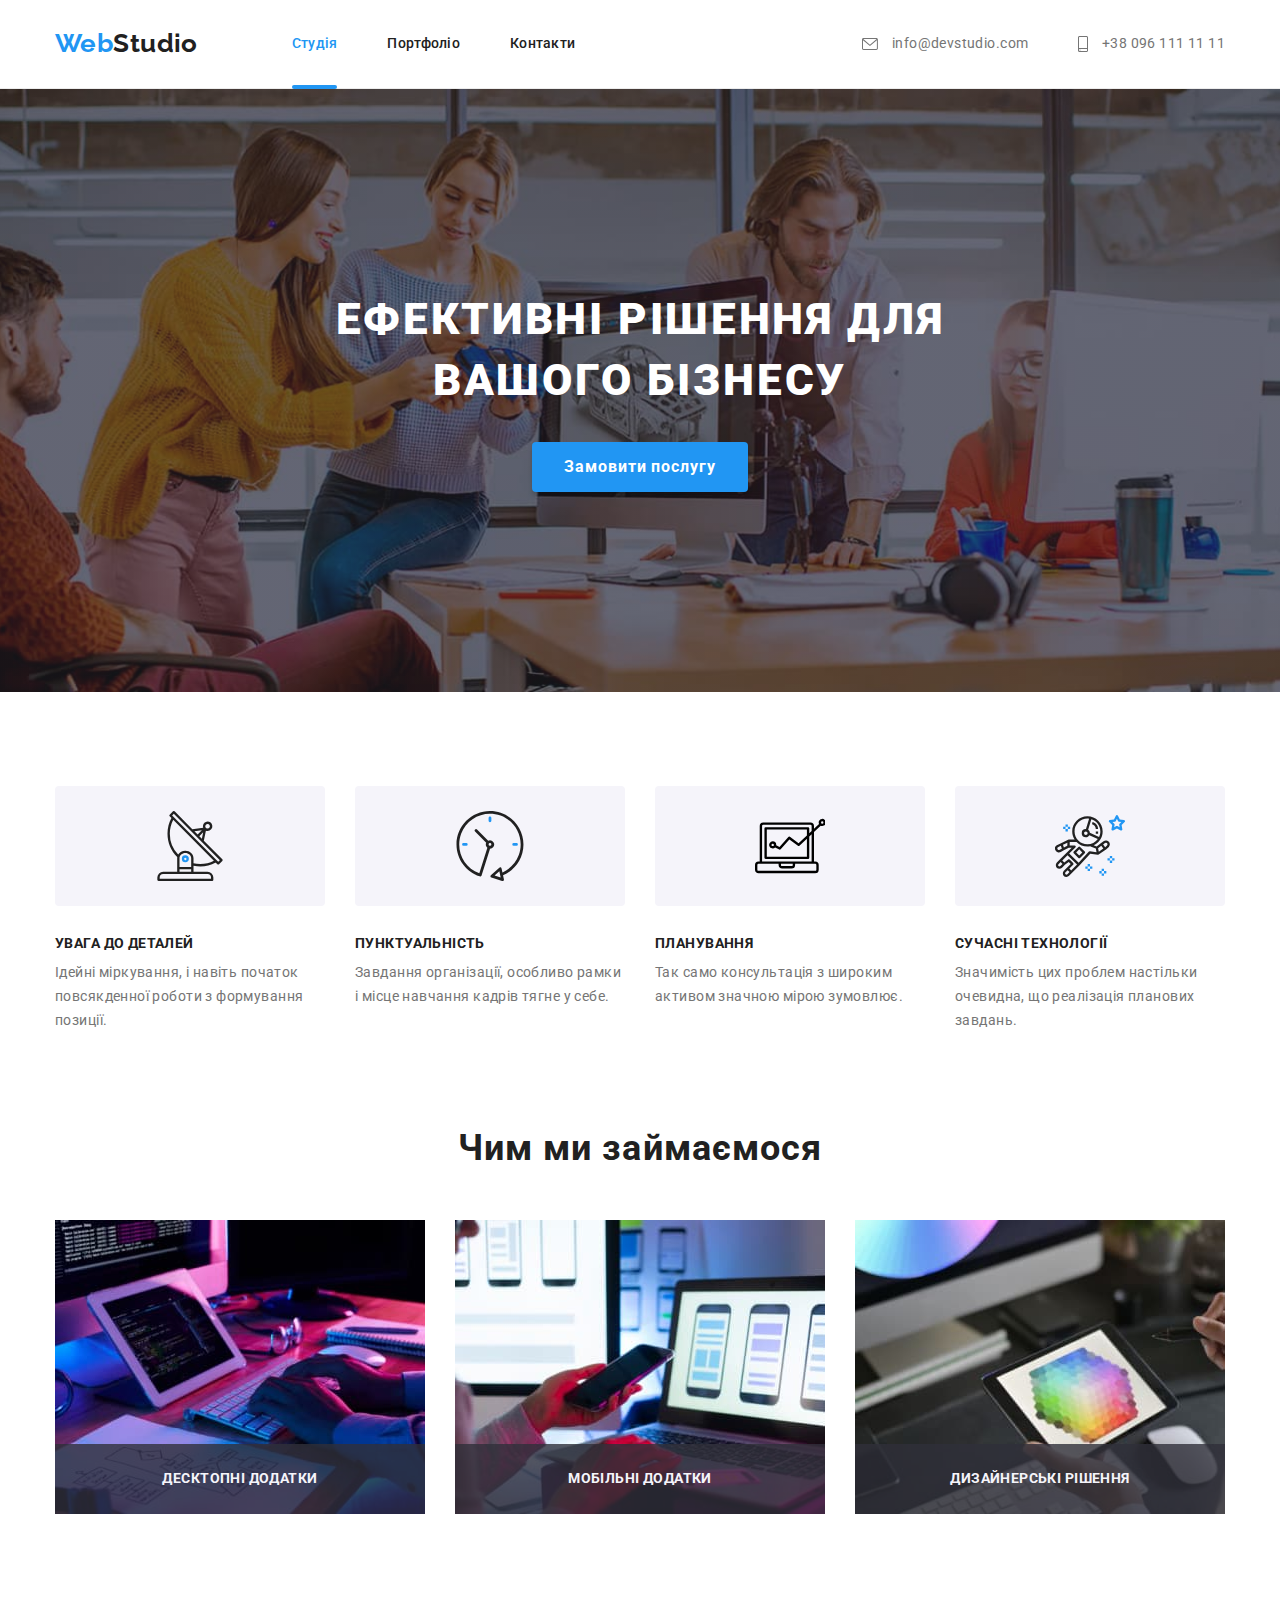
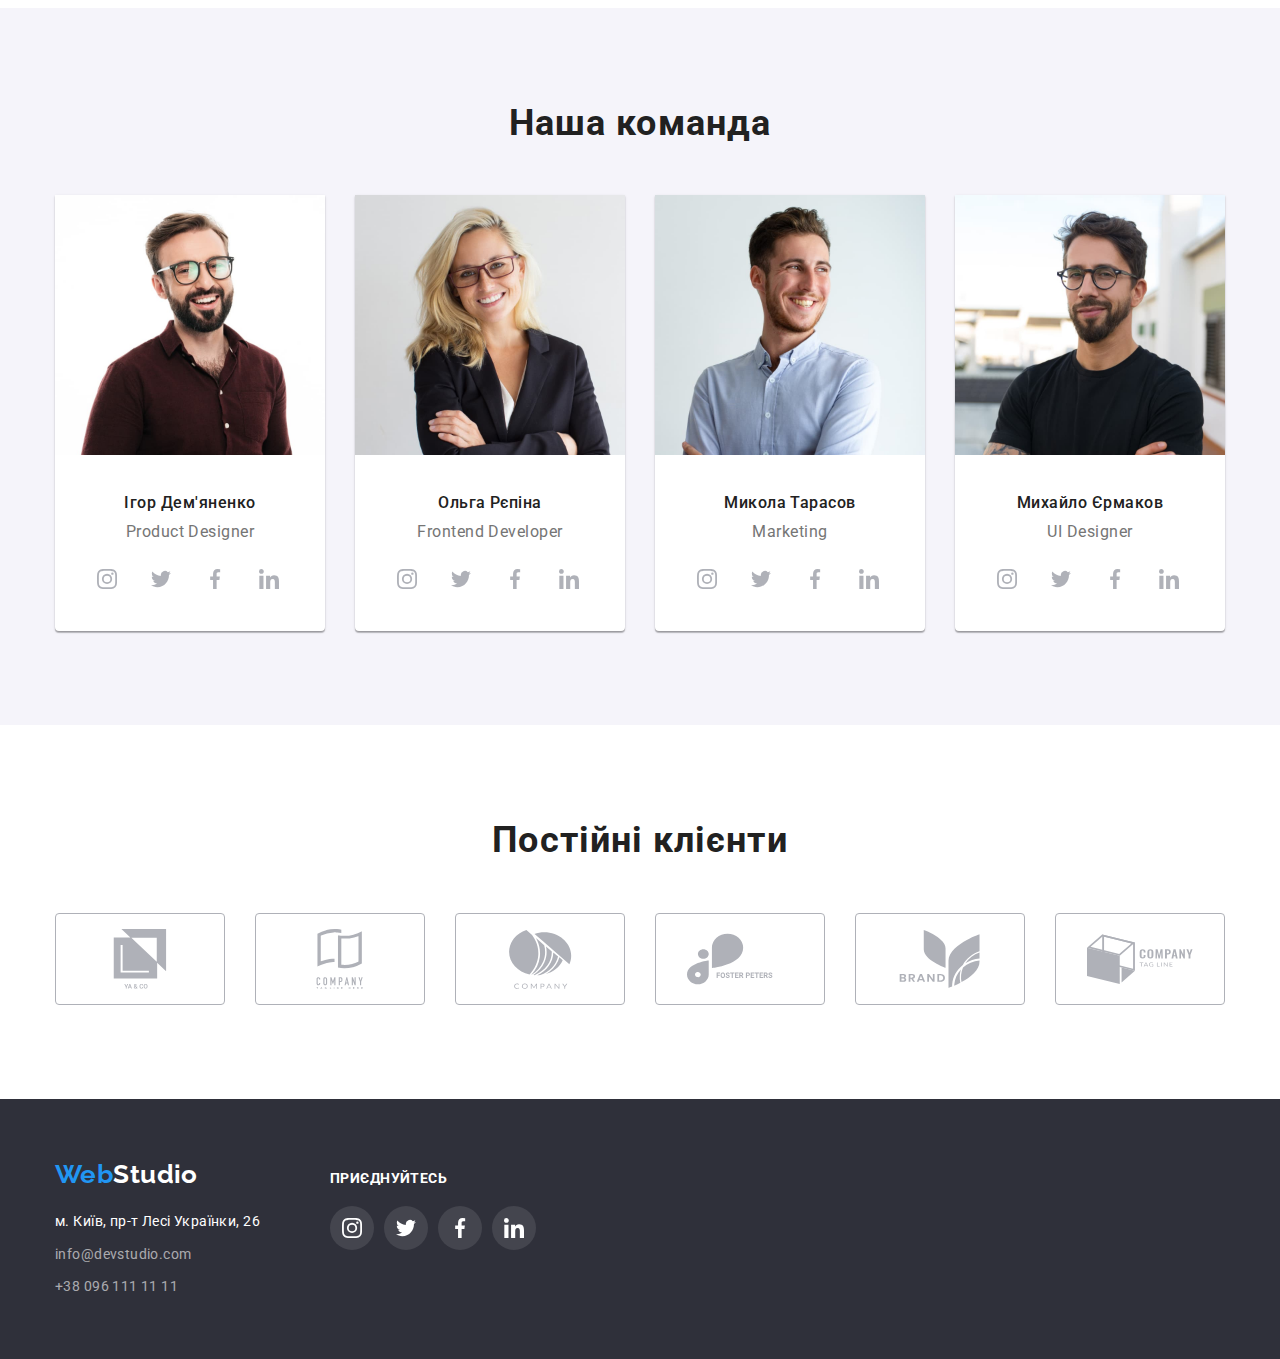
==== commit 6f7b34d2: "fix bugs" ====
--- a/index.html
+++ b/index.html
@@ -22,7 +22,7 @@
       <div class="container header">
         <nav class="site-nav">
           <ul class="list">
-            <li>
+            <li class="logo-link">
               <a href="./index.html" class="logo"
                 ><span class="logo-element">Web</span>Studio</a
               >
@@ -38,8 +38,8 @@
             </li>
           </ul>
         </nav>
-        <ul class="list">
-          <li>
+        <ul class="list contacts">
+          <li class="item-contact">
             <a href="mailto:info@devstudio.com" class="contact">
               <svg class="contact-icon" width="16" height="12">
                 <use href="./images/icons.svg#icon-envelope"></use>
@@ -47,7 +47,7 @@
               info@devstudio.com</a
             >
           </li>
-          <li>
+          <li class="item-contact">
             <a href="tel:+380961111111" class="contact">
               <svg class="contact-icon" width="10" height="16">
                 <use href="./images/icons.svg#icon-smartphone"></use>
--- a/css/styles.css
+++ b/css/styles.css
@@ -110,11 +110,15 @@
   padding-bottom: 32px;
 }
 
-.logo {
+.logo-link {
   margin-right: 94px;
 }
 
-.container.header li:not(:last-child) {
+.site-nav li:not(:last-child, :first-child) {
+  margin-right: 50px;
+}
+
+.list.contacts .item-contact:not(:last-child) {
   margin-right: 50px;
 }
 
@@ -495,7 +499,7 @@
   justify-content: center;
   align-items: center;
 
-  transition: border 250ms cubic-bezier(0.4, 0, 0.2, 1);
+  transition: border-color 250ms cubic-bezier(0.4, 0, 0.2, 1);
 }
 
 .clients-item {
@@ -637,9 +641,9 @@
 }
 
 .examples .button {
-  transition: color 250ms cubic-bezier(0.4, 0, 0.2, 1);
-  transition: background-color 250ms cubic-bezier(0.4, 0, 0.2, 1);
-  transition: box-shadow 250ms cubic-bezier(0.4, 0, 0.2, 1);
+  transition: color 250ms cubic-bezier(0.4, 0, 0.2, 1),
+    background-color 250ms cubic-bezier(0.4, 0, 0.2, 1),
+    box-shadow 250ms cubic-bezier(0.4, 0, 0.2, 1);
 }
 
 .examples .button:hover,
